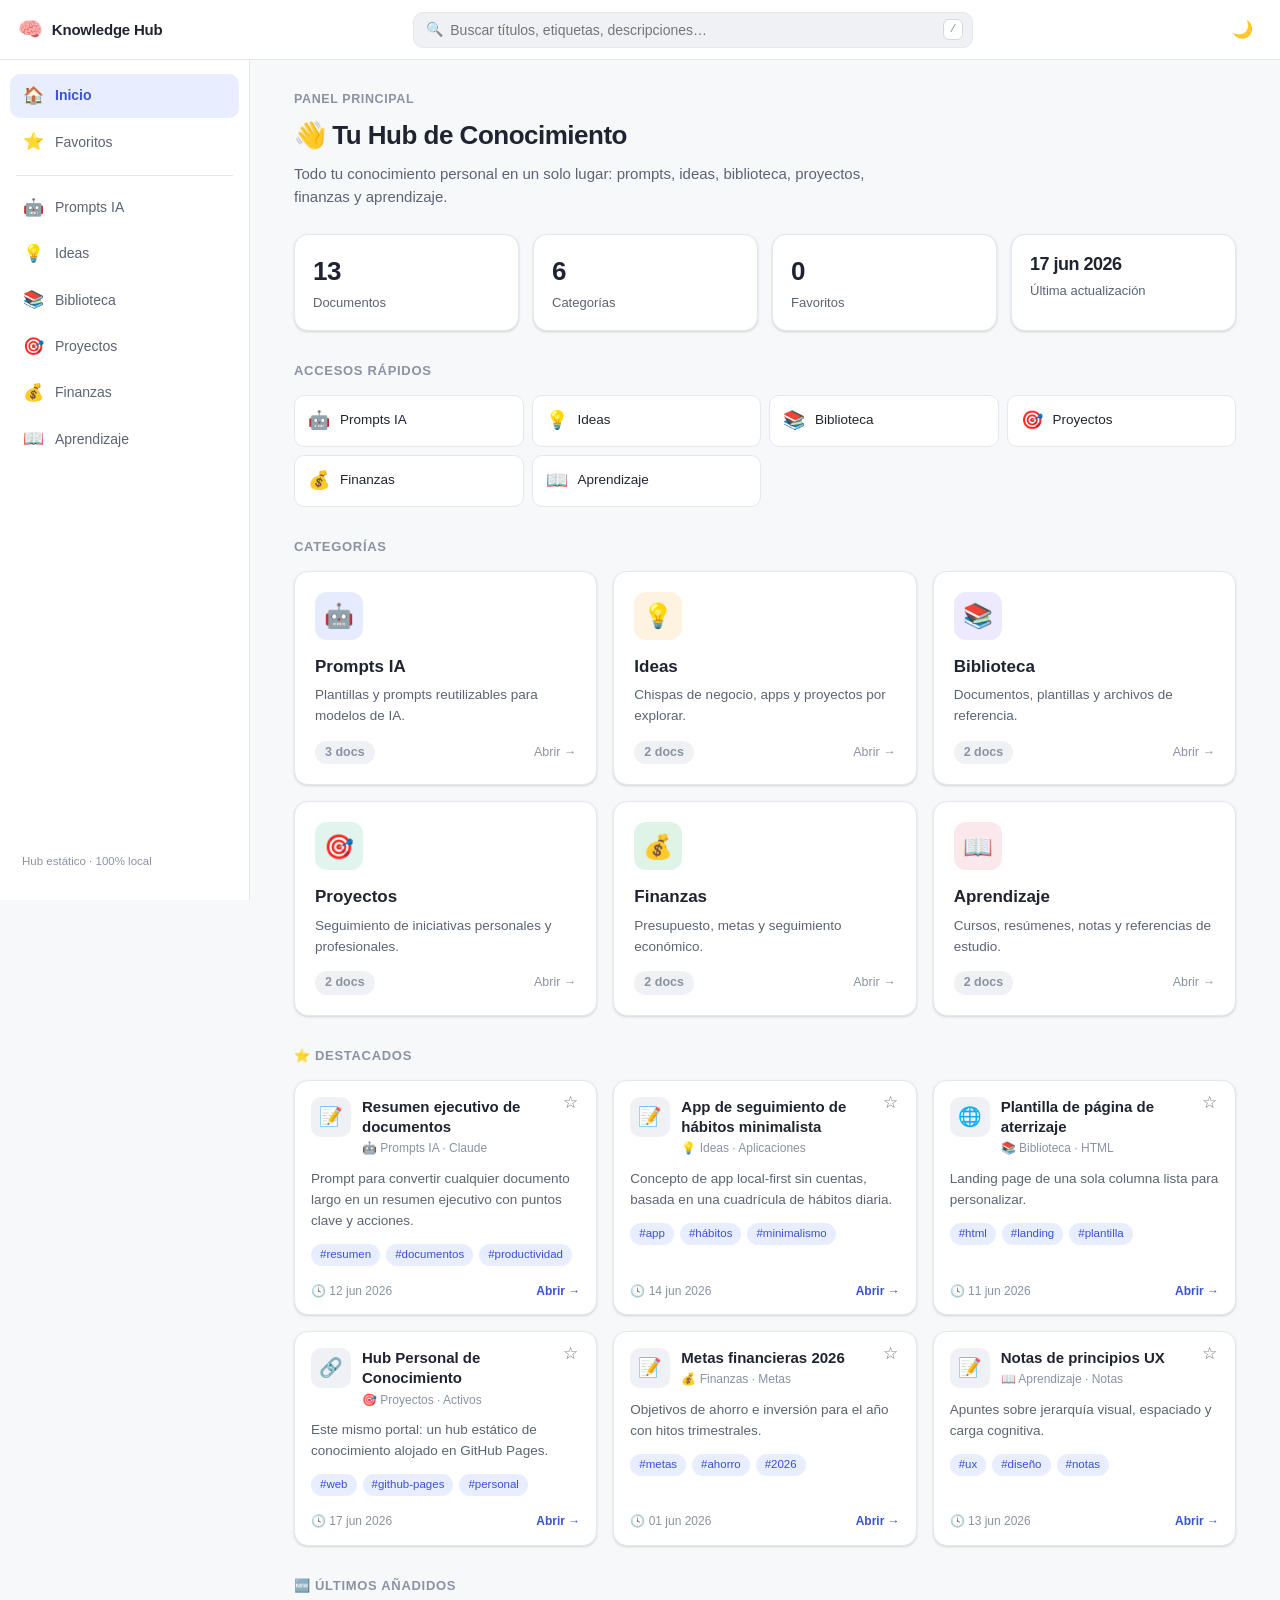
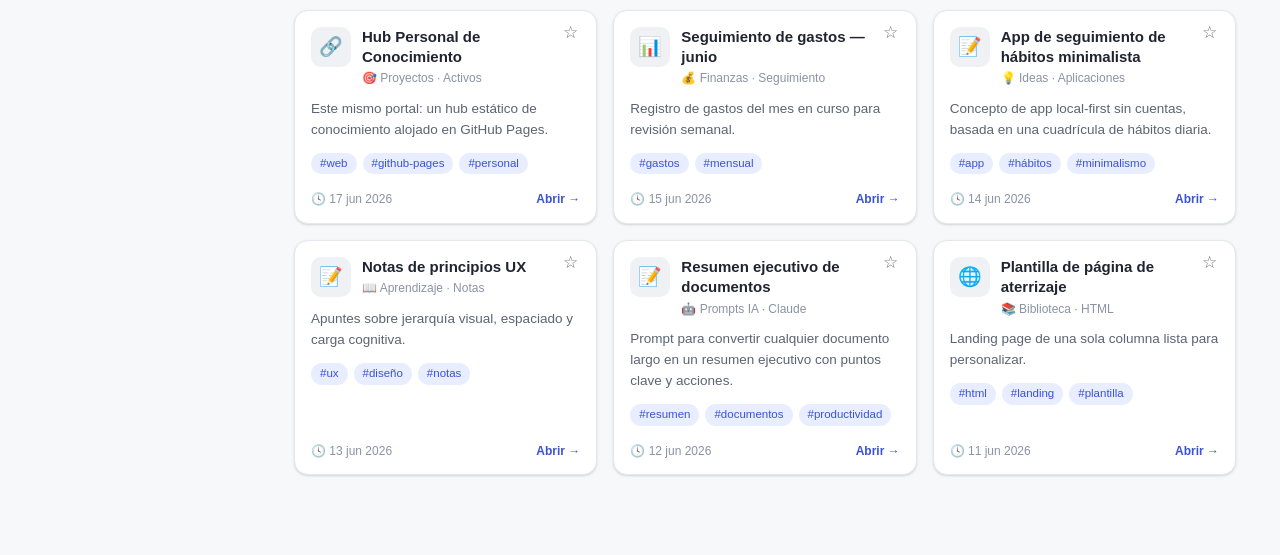
==== index.html @ eafa369a "Hub Personal de Conocimiento v1 — sitio estático para GitHub Pages Co-Authored-By: Claude Opus 4.8 <" ====
<!DOCTYPE html>
<html lang="es" data-theme="light">
<head>
  <meta charset="UTF-8" />
  <meta name="viewport" content="width=device-width, initial-scale=1.0" />
  <meta name="description" content="Hub Personal de Conocimiento — portal estático de prompts, ideas, biblioteca, proyectos, finanzas y aprendizaje." />
  <title>Hub Personal de Conocimiento</title>

  <!-- Favicon en emoji (SVG inline, sin archivos externos) -->
  <link rel="icon" href="data:image/svg+xml,<svg xmlns=%22http://www.w3.org/2000/svg%22 viewBox=%220 0 100 100%22><text y=%22.9em%22 font-size=%2290%22>🧠</text></svg>" />

  <link rel="stylesheet" href="assets/css/styles.css" />
</head>
<body>
  <!-- ===== Barra superior ===== -->
  <header class="topbar">
    <button class="icon-btn menu-toggle" id="menuToggle" aria-label="Abrir menú">☰</button>

    <a href="#/" class="brand" aria-label="Inicio">
      <span class="brand-logo">🧠</span>
      <span class="brand-name">Knowledge Hub</span>
    </a>

    <div class="search-wrap">
      <span class="search-ico" aria-hidden="true">🔍</span>
      <input
        type="search"
        id="globalSearch"
        class="search-input"
        placeholder="Buscar títulos, etiquetas, descripciones…"
        autocomplete="off"
        aria-label="Buscador global"
      />
      <kbd class="search-kbd">/</kbd>
    </div>

    <button class="icon-btn" id="themeToggle" aria-label="Cambiar tema">🌙</button>
  </header>

  <div class="layout">
    <!-- ===== Navegación lateral ===== -->
    <aside class="sidebar" id="sidebar">
      <nav class="nav" id="sideNav" aria-label="Navegación principal"></nav>
      <div class="sidebar-foot">
        <p>Hub estático · 100% local</p>
      </div>
    </aside>
    <div class="sidebar-backdrop" id="sidebarBackdrop"></div>

    <!-- ===== Contenido ===== -->
    <main class="content" id="app" tabindex="-1">
      <!-- Renderizado por JavaScript -->
    </main>
  </div>

  <!-- Datos primero (define window.HUB), luego la app -->
  <script src="assets/js/data.js"></script>
  <script src="assets/js/app.js"></script>
</body>
</html>
---- assets/css/styles.css ----
/* ============================================================
   Hub Personal de Conocimiento — Hoja de estilos
   Diseño: limpio, minimalista, inspirado en Notion / Obsidian.
   Temas claro/oscuro mediante variables CSS + [data-theme].
   ============================================================ */

/* ---------- Tokens de tema ---------- */
:root {
  --bg:            #f7f8fa;
  --bg-elev:       #ffffff;
  --bg-soft:       #f0f1f4;
  --text:          #1f2430;
  --text-soft:     #5b6472;
  --text-faint:    #8a93a3;
  --border:        #e4e7ec;
  --border-strong: #d4d9e0;
  --accent:        #4f6df5;
  --accent-soft:   #e8edff;
  --accent-text:   #3a52d6;
  --shadow:        0 1px 2px rgba(16,24,40,.06), 0 1px 3px rgba(16,24,40,.10);
  --shadow-lg:     0 8px 24px rgba(16,24,40,.12);
  --radius:        14px;
  --radius-sm:     10px;
  --maxw:          1180px;
  --header-h:      60px;
  --sidebar-w:     250px;
  --font: -apple-system, BlinkMacSystemFont, "Segoe UI", Roboto, Helvetica, Arial, sans-serif;
}

[data-theme="dark"] {
  --bg:            #0f1116;
  --bg-elev:       #171a21;
  --bg-soft:       #1f232c;
  --text:          #e6e9ef;
  --text-soft:     #a4adbd;
  --text-faint:    #6c7686;
  --border:        #272b34;
  --border-strong: #353a45;
  --accent:        #6f88ff;
  --accent-soft:   #1c2545;
  --accent-text:   #9db0ff;
  --shadow:        0 1px 2px rgba(0,0,0,.4);
  --shadow-lg:     0 10px 30px rgba(0,0,0,.55);
}

/* ---------- Base ---------- */
* { box-sizing: border-box; }
html, body { margin: 0; padding: 0; }
body {
  background: var(--bg);
  color: var(--text);
  font-family: var(--font);
  font-size: 15px;
  line-height: 1.55;
  -webkit-font-smoothing: antialiased;
}
a { color: inherit; text-decoration: none; }
::selection { background: var(--accent-soft); }

/* Scrollbar discreto */
* { scrollbar-width: thin; scrollbar-color: var(--border-strong) transparent; }
*::-webkit-scrollbar { width: 10px; height: 10px; }
*::-webkit-scrollbar-thumb { background: var(--border-strong); border-radius: 8px; border: 2px solid var(--bg); }

/* ---------- Barra superior ---------- */
.topbar {
  position: sticky; top: 0; z-index: 40;
  height: var(--header-h);
  display: flex; align-items: center; gap: 14px;
  padding: 0 18px;
  background: var(--bg-elev);
  border-bottom: 1px solid var(--border);
}
.brand { display: flex; align-items: center; gap: 9px; font-weight: 700; letter-spacing: -.2px; }
.brand-logo { font-size: 20px; }
.brand-name { font-size: 15px; }

.search-wrap {
  position: relative; flex: 1; max-width: 560px; margin: 0 auto;
  display: flex; align-items: center;
}
.search-ico { position: absolute; left: 13px; font-size: 14px; opacity: .7; pointer-events: none; }
.search-input {
  width: 100%;
  padding: 9px 38px 9px 36px;
  background: var(--bg-soft);
  border: 1px solid var(--border);
  border-radius: 10px;
  color: var(--text);
  font-size: 14px; font-family: inherit;
  outline: none; transition: border-color .15s, box-shadow .15s;
}
.search-input:focus { border-color: var(--accent); box-shadow: 0 0 0 3px var(--accent-soft); }
.search-kbd {
  position: absolute; right: 10px;
  font-size: 11px; color: var(--text-faint);
  border: 1px solid var(--border-strong); border-radius: 6px;
  padding: 1px 6px; background: var(--bg-elev);
}

.icon-btn {
  display: inline-flex; align-items: center; justify-content: center;
  width: 38px; height: 38px;
  background: transparent; border: 1px solid transparent; border-radius: 10px;
  font-size: 17px; cursor: pointer; color: var(--text);
  transition: background .15s, border-color .15s;
}
.icon-btn:hover { background: var(--bg-soft); border-color: var(--border); }
.menu-toggle { display: none; }

/* ---------- Layout ---------- */
.layout { display: flex; align-items: flex-start; }

.sidebar {
  position: sticky; top: var(--header-h);
  width: var(--sidebar-w); flex-shrink: 0;
  height: calc(100vh - var(--header-h));
  overflow-y: auto;
  background: var(--bg-elev);
  border-right: 1px solid var(--border);
  display: flex; flex-direction: column;
  padding: 14px 10px;
}
.nav { display: flex; flex-direction: column; gap: 2px; flex: 1; }
.nav-item {
  display: flex; align-items: center; gap: 11px;
  padding: 9px 12px; border-radius: var(--radius-sm);
  color: var(--text-soft); font-size: 14px; font-weight: 500;
  cursor: pointer; transition: background .12s, color .12s;
}
.nav-item:hover { background: var(--bg-soft); color: var(--text); }
.nav-item.active { background: var(--accent-soft); color: var(--accent-text); font-weight: 600; }
.nav-item .ico { font-size: 17px; width: 22px; text-align: center; }
.nav-sep { height: 1px; background: var(--border); margin: 8px 6px; }
.sidebar-foot { padding: 12px 12px 4px; color: var(--text-faint); font-size: 11.5px; }

.content {
  flex: 1; min-width: 0;
  padding: 30px clamp(18px, 4vw, 44px) 80px;
  max-width: var(--maxw); margin: 0 auto; width: 100%;
  outline: none;
}

/* ---------- Encabezados de página ---------- */
.page-head { margin-bottom: 26px; }
.page-eyebrow { color: var(--text-faint); font-size: 12.5px; font-weight: 600; text-transform: uppercase; letter-spacing: .6px; }
.page-title { font-size: 26px; font-weight: 750; letter-spacing: -.5px; margin: 6px 0 6px; display: flex; align-items: center; gap: 12px; }
.page-desc { color: var(--text-soft); max-width: 70ch; margin: 0; }

.section-title {
  font-size: 13px; font-weight: 700; text-transform: uppercase; letter-spacing: .7px;
  color: var(--text-faint); margin: 30px 0 14px;
}

/* ---------- Estadísticas ---------- */
.stats-grid {
  display: grid; gap: 14px;
  grid-template-columns: repeat(auto-fit, minmax(150px, 1fr));
  margin-bottom: 8px;
}
.stat {
  background: var(--bg-elev); border: 1px solid var(--border);
  border-radius: var(--radius); padding: 16px 18px; box-shadow: var(--shadow);
}
.stat-num { font-size: 26px; font-weight: 750; letter-spacing: -.5px; }
.stat-label { color: var(--text-soft); font-size: 13px; margin-top: 2px; }

/* ---------- Rejilla de tarjetas ---------- */
.cards-grid {
  display: grid; gap: 16px;
  grid-template-columns: repeat(auto-fill, minmax(260px, 1fr));
}

/* Tarjeta de categoría (dashboard) */
.cat-card {
  position: relative; display: block;
  background: var(--bg-elev); border: 1px solid var(--border);
  border-radius: var(--radius); padding: 20px; box-shadow: var(--shadow);
  transition: transform .14s, box-shadow .14s, border-color .14s; cursor: pointer;
}
.cat-card:hover { transform: translateY(-3px); box-shadow: var(--shadow-lg); border-color: var(--border-strong); }
.cat-icon {
  display: inline-flex; align-items: center; justify-content: center;
  width: 48px; height: 48px; border-radius: 12px; font-size: 24px; margin-bottom: 14px;
}
.cat-card h3 { margin: 0 0 5px; font-size: 17px; font-weight: 700; }
.cat-card p { margin: 0 0 14px; color: var(--text-soft); font-size: 13.5px; min-height: 38px; }
.cat-meta { display: flex; align-items: center; justify-content: space-between; font-size: 12.5px; color: var(--text-faint); }
.cat-count { background: var(--bg-soft); border-radius: 20px; padding: 2px 10px; font-weight: 600; }

/* Tarjeta de documento */
.doc-card {
  position: relative; display: flex; flex-direction: column;
  background: var(--bg-elev); border: 1px solid var(--border);
  border-radius: var(--radius); padding: 16px 16px 14px; box-shadow: var(--shadow);
  transition: transform .14s, box-shadow .14s, border-color .14s;
}
.doc-card:hover { transform: translateY(-2px); box-shadow: var(--shadow-lg); border-color: var(--border-strong); }
.doc-top { display: flex; align-items: flex-start; gap: 11px; }
.doc-type {
  flex-shrink: 0; width: 40px; height: 40px; border-radius: 10px;
  display: inline-flex; align-items: center; justify-content: center; font-size: 19px;
  background: var(--bg-soft);
}
.doc-head { flex: 1; min-width: 0; }
.doc-title { font-size: 15px; font-weight: 650; margin: 0; line-height: 1.35; }
.doc-cat { font-size: 12px; color: var(--text-faint); margin-top: 2px; }
.doc-desc { color: var(--text-soft); font-size: 13.5px; margin: 11px 0 12px; }
.doc-tags { display: flex; flex-wrap: wrap; gap: 6px; margin-bottom: 12px; }
.tag {
  font-size: 11.5px; font-weight: 500; color: var(--accent-text);
  background: var(--accent-soft); border-radius: 20px; padding: 2px 9px; cursor: pointer;
}
.tag:hover { filter: brightness(.97); }
.doc-foot {
  margin-top: auto; display: flex; align-items: center; justify-content: space-between;
  font-size: 12px; color: var(--text-faint); padding-top: 4px;
}
.doc-foot .open { color: var(--accent-text); font-weight: 600; }

/* Botón favorito */
.fav-btn {
  position: absolute; top: 12px; right: 12px;
  background: transparent; border: none; cursor: pointer;
  font-size: 17px; line-height: 1; opacity: .55; transition: opacity .12s, transform .12s;
}
.fav-btn:hover { opacity: 1; transform: scale(1.15); }
.fav-btn.on { opacity: 1; }

/* ---------- Chips de subcategoría / filtros ---------- */
.chips { display: flex; flex-wrap: wrap; gap: 8px; margin-bottom: 22px; }
.chip {
  font-size: 13px; font-weight: 500; color: var(--text-soft);
  background: var(--bg-elev); border: 1px solid var(--border);
  border-radius: 20px; padding: 6px 14px; cursor: pointer; transition: all .12s;
}
.chip:hover { border-color: var(--border-strong); color: var(--text); }
.chip.active { background: var(--accent); border-color: var(--accent); color: #fff; }

/* ---------- Estado vacío ---------- */
.empty {
  text-align: center; padding: 60px 20px; color: var(--text-faint);
}
.empty .big { font-size: 42px; margin-bottom: 10px; }
.empty p { margin: 4px 0; }

/* ---------- Migas / volver ---------- */
.back-link {
  display: inline-flex; align-items: center; gap: 6px; color: var(--text-soft);
  font-size: 13px; margin-bottom: 16px; cursor: pointer;
}
.back-link:hover { color: var(--text); }

/* ---------- Lista compacta (accesos rápidos) ---------- */
.quick-list { display: grid; gap: 8px; grid-template-columns: repeat(auto-fill, minmax(220px, 1fr)); }
.quick-item {
  display: flex; align-items: center; gap: 10px;
  background: var(--bg-elev); border: 1px solid var(--border);
  border-radius: var(--radius-sm); padding: 11px 13px; cursor: pointer; transition: all .12s;
}
.quick-item:hover { border-color: var(--border-strong); background: var(--bg-soft); }
.quick-item .ico { font-size: 18px; }
.quick-item .lbl { font-size: 13.5px; font-weight: 500; }

/* ---------- Responsive ---------- */
@media (max-width: 860px) {
  .menu-toggle { display: inline-flex; }
  .brand-name { display: none; }
  .search-kbd { display: none; }
  .sidebar {
    position: fixed; top: var(--header-h); left: 0; z-index: 35;
    height: calc(100vh - var(--header-h));
    transform: translateX(-100%); transition: transform .22s ease;
    box-shadow: var(--shadow-lg);
  }
  .sidebar.open { transform: translateX(0); }
  .sidebar-backdrop {
    display: none; position: fixed; inset: var(--header-h) 0 0 0; z-index: 34;
    background: rgba(0,0,0,.4);
  }
  .sidebar-backdrop.show { display: block; }
}
@media (max-width: 520px) {
  .search-input { font-size: 13px; padding-left: 34px; }
  .page-title { font-size: 22px; }
  .cards-grid { grid-template-columns: 1fr; }
}

/* Respeto a accesibilidad de movimiento */
@media (prefers-reduced-motion: reduce) {
  * { transition: none !important; }
}
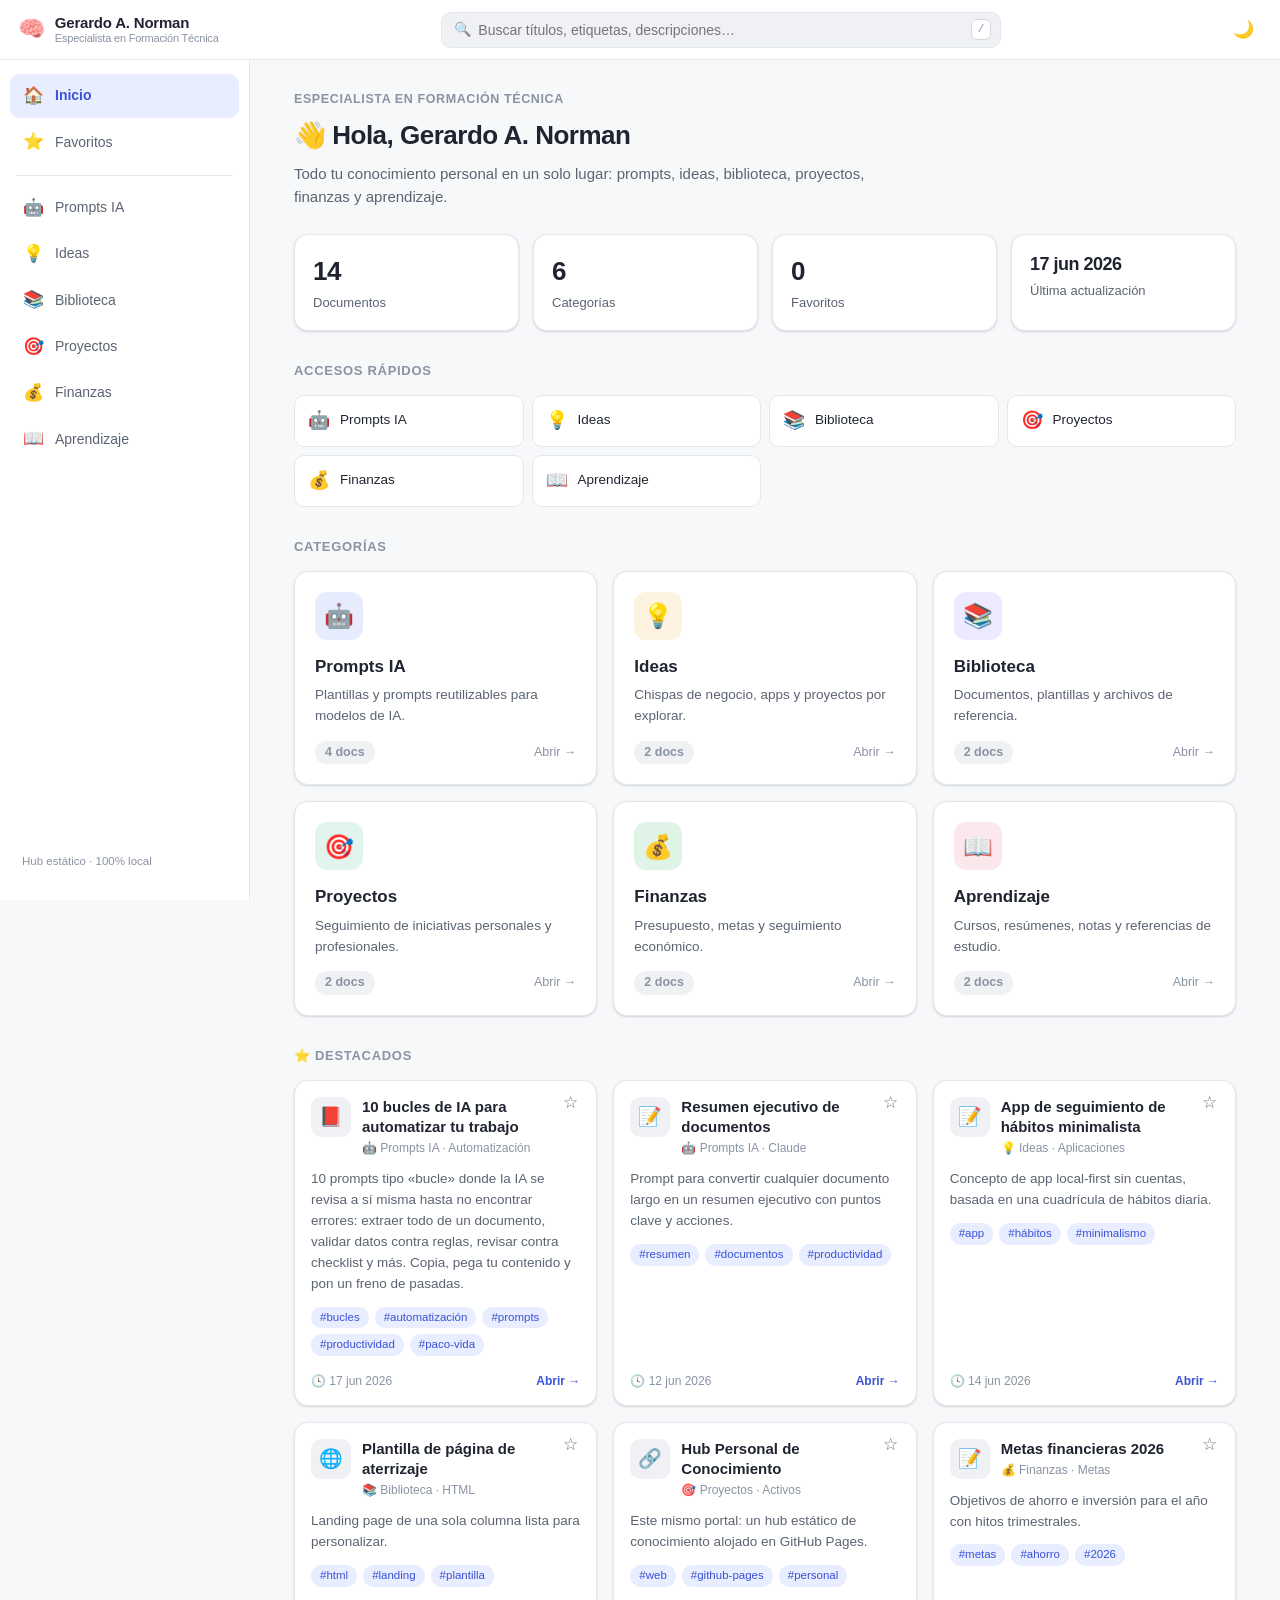
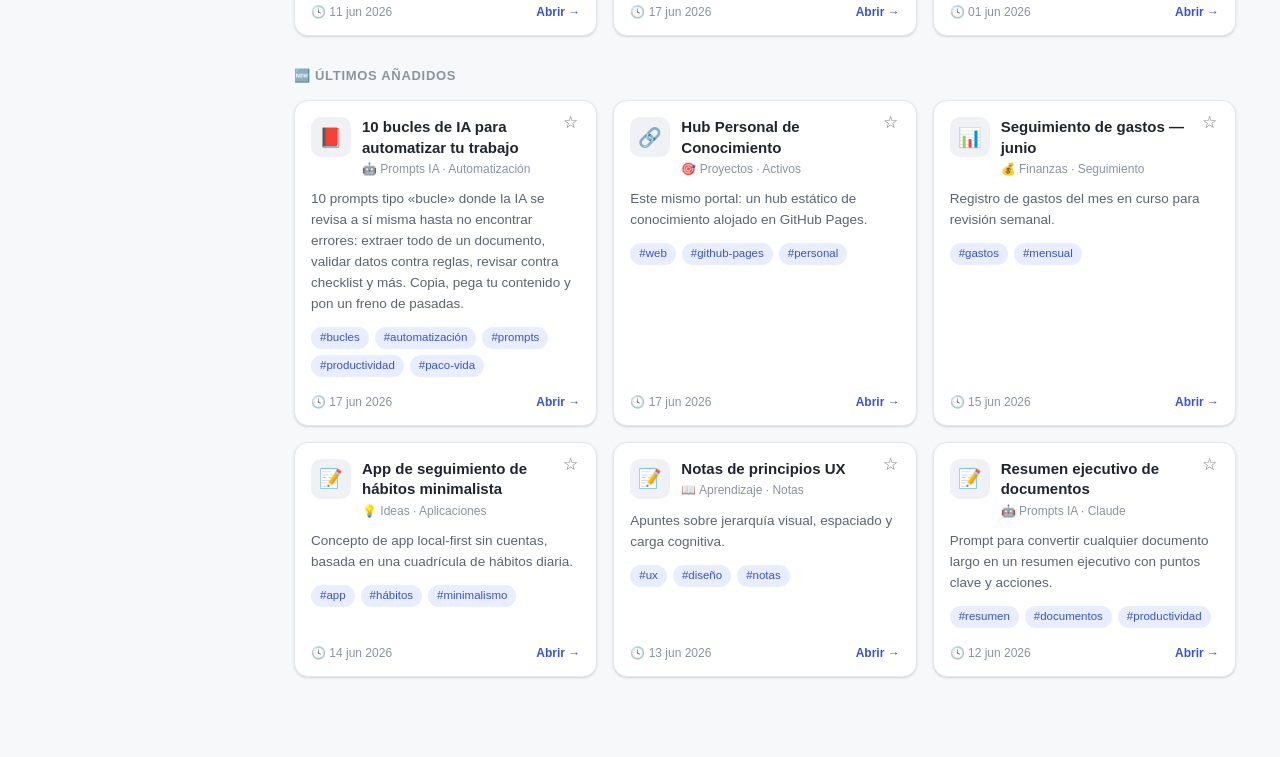
==== commit ff8edec6: "Personaliza cabecera (Gerardo A. Norman) y anade PDF '10 bucles de IA'" ====
--- a/index.html
+++ b/index.html
@@ -18,7 +18,10 @@
 
     <a href="#/" class="brand" aria-label="Inicio">
       <span class="brand-logo">🧠</span>
-      <span class="brand-name">Knowledge Hub</span>
+      <span class="brand-text">
+        <span class="brand-name" id="brandName">Knowledge Hub</span>
+        <span class="brand-role" id="brandRole"></span>
+      </span>
     </a>
 
     <div class="search-wrap">
--- a/assets/css/styles.css
+++ b/assets/css/styles.css
@@ -71,9 +71,11 @@
   background: var(--bg-elev);
   border-bottom: 1px solid var(--border);
 }
-.brand { display: flex; align-items: center; gap: 9px; font-weight: 700; letter-spacing: -.2px; }
-.brand-logo { font-size: 20px; }
+.brand { display: flex; align-items: center; gap: 10px; font-weight: 700; letter-spacing: -.2px; }
+.brand-logo { font-size: 22px; }
+.brand-text { display: flex; flex-direction: column; line-height: 1.1; }
 .brand-name { font-size: 15px; }
+.brand-role { font-size: 11px; font-weight: 500; color: var(--text-faint); }
 
 .search-wrap {
   position: relative; flex: 1; max-width: 560px; margin: 0 auto;
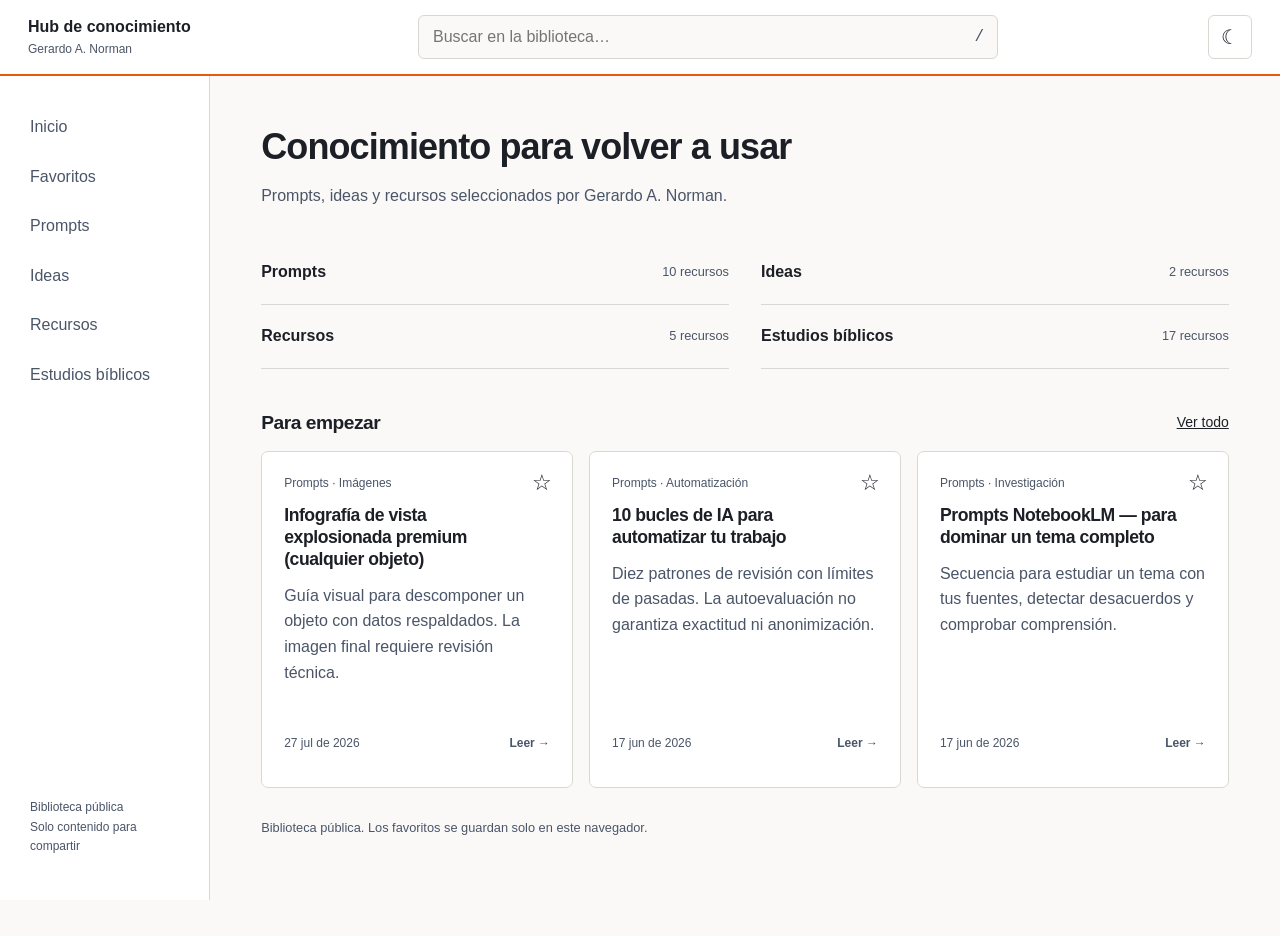
==== commit d4e6ac06: "Simplifica el hub e incorpora preparacion de liderazgo para entrevista" ====
--- a/index.html
+++ b/index.html
@@ -1,63 +1,6 @@
-<!DOCTYPE html>
-<html lang="es" data-theme="light">
-<head>
-  <meta charset="UTF-8" />
-  <meta name="viewport" content="width=device-width, initial-scale=1.0" />
-  <meta name="description" content="Hub Personal de Conocimiento — portal estático de prompts, ideas, biblioteca, proyectos, finanzas y aprendizaje." />
-  <title>Hub Personal de Conocimiento</title>
-
-  <!-- Favicon en emoji (SVG inline, sin archivos externos) -->
-  <link rel="icon" href="data:image/svg+xml,<svg xmlns=%22http://www.w3.org/2000/svg%22 viewBox=%220 0 100 100%22><text y=%22.9em%22 font-size=%2290%22>🧠</text></svg>" />
-
-  <link rel="stylesheet" href="assets/css/styles.css" />
-</head>
-<body>
-  <!-- ===== Barra superior ===== -->
-  <header class="topbar">
-    <button class="icon-btn menu-toggle" id="menuToggle" aria-label="Abrir menú">☰</button>
-
-    <a href="#/" class="brand" aria-label="Inicio">
-      <span class="brand-logo">🧠</span>
-      <span class="brand-text">
-        <span class="brand-name" id="brandName">Knowledge Hub</span>
-        <span class="brand-role" id="brandRole"></span>
-      </span>
-    </a>
-
-    <div class="search-wrap">
-      <span class="search-ico" aria-hidden="true">🔍</span>
-      <input
-        type="search"
-        id="globalSearch"
-        class="search-input"
-        placeholder="Buscar títulos, etiquetas, descripciones…"
-        autocomplete="off"
-        aria-label="Buscador global"
-      />
-      <kbd class="search-kbd">/</kbd>
-    </div>
-
-    <button class="icon-btn" id="themeToggle" aria-label="Cambiar tema">🌙</button>
-  </header>
-
-  <div class="layout">
-    <!-- ===== Navegación lateral ===== -->
-    <aside class="sidebar" id="sidebar">
-      <nav class="nav" id="sideNav" aria-label="Navegación principal"></nav>
-      <div class="sidebar-foot">
-        <p>Hub estático · 100% local</p>
-      </div>
-    </aside>
-    <div class="sidebar-backdrop" id="sidebarBackdrop"></div>
-
-    <!-- ===== Contenido ===== -->
-    <main class="content" id="app" tabindex="-1">
-      <!-- Renderizado por JavaScript -->
-    </main>
-  </div>
-
-  <!-- Datos primero (define window.HUB), luego la app -->
-  <script src="assets/js/data.js"></script>
-  <script src="assets/js/app.js"></script>
-</body>
-</html>
+<!doctype html>
+<html lang="es-DO" data-theme="light"><head><meta charset="utf-8"><meta name="viewport" content="width=device-width,initial-scale=1"><meta name="description" content="Biblioteca pública de Gerardo A. Norman: prompts, ideas, recursos y estudios bíblicos."><title>Hub de conocimiento · Gerardo A. Norman</title><link rel="stylesheet" href="assets/css/styles.css"></head>
+<body><a class="skip-link" href="#app">Saltar al contenido</a>
+<header class="topbar"><button class="icon-btn menu-toggle" id="menuToggle" aria-label="Abrir menú" aria-controls="sidebar" aria-expanded="false">☰</button><a href="#/" class="brand" aria-label="Inicio del hub"><span id="brandName">Hub de conocimiento</span><small id="brandRole">Gerardo A. Norman</small></a><div class="search-wrap"><input type="search" id="globalSearch" placeholder="Buscar en la biblioteca…" aria-label="Buscar en la biblioteca" autocomplete="off"><kbd aria-hidden="true">/</kbd></div><button class="icon-btn" id="themeToggle" aria-label="Usar tema oscuro">☾</button></header>
+<div class="layout"><aside class="sidebar" id="sidebar"><nav id="sideNav" aria-label="Navegación principal"></nav><p class="sidebar-foot">Biblioteca pública<br>Solo contenido para compartir</p></aside><div id="sidebarBackdrop" class="sidebar-backdrop"></div><main id="app" class="content" tabindex="-1"></main></div>
+<p id="status" class="sr-only" role="status" aria-live="polite"></p><noscript>Activa JavaScript para consultar el catálogo.</noscript><script src="assets/js/data.js"></script><script src="assets/js/content.js"></script><script src="assets/js/app.js"></script></body></html>
--- a/assets/css/styles.css
+++ b/assets/css/styles.css
@@ -1,294 +1,8 @@
-/* ============================================================
-   Hub Personal de Conocimiento — Hoja de estilos
-   Diseño: limpio, minimalista, inspirado en Notion / Obsidian.
-   Temas claro/oscuro mediante variables CSS + [data-theme].
-   ============================================================ */
-
-/* ---------- Tokens de tema ---------- */
-:root {
-  --bg:            #f7f8fa;
-  --bg-elev:       #ffffff;
-  --bg-soft:       #f0f1f4;
-  --text:          #1f2430;
-  --text-soft:     #5b6472;
-  --text-faint:    #8a93a3;
-  --border:        #e4e7ec;
-  --border-strong: #d4d9e0;
-  --accent:        #4f6df5;
-  --accent-soft:   #e8edff;
-  --accent-text:   #3a52d6;
-  --shadow:        0 1px 2px rgba(16,24,40,.06), 0 1px 3px rgba(16,24,40,.10);
-  --shadow-lg:     0 8px 24px rgba(16,24,40,.12);
-  --radius:        14px;
-  --radius-sm:     10px;
-  --maxw:          1180px;
-  --header-h:      60px;
-  --sidebar-w:     250px;
-  --font: -apple-system, BlinkMacSystemFont, "Segoe UI", Roboto, Helvetica, Arial, sans-serif;
-}
-
-[data-theme="dark"] {
-  --bg:            #0f1116;
-  --bg-elev:       #171a21;
-  --bg-soft:       #1f232c;
-  --text:          #e6e9ef;
-  --text-soft:     #a4adbd;
-  --text-faint:    #6c7686;
-  --border:        #272b34;
-  --border-strong: #353a45;
-  --accent:        #6f88ff;
-  --accent-soft:   #1c2545;
-  --accent-text:   #9db0ff;
-  --shadow:        0 1px 2px rgba(0,0,0,.4);
-  --shadow-lg:     0 10px 30px rgba(0,0,0,.55);
-}
-
-/* ---------- Base ---------- */
-* { box-sizing: border-box; }
-html, body { margin: 0; padding: 0; }
-body {
-  background: var(--bg);
-  color: var(--text);
-  font-family: var(--font);
-  font-size: 15px;
-  line-height: 1.55;
-  -webkit-font-smoothing: antialiased;
-}
-a { color: inherit; text-decoration: none; }
-::selection { background: var(--accent-soft); }
-
-/* Scrollbar discreto */
-* { scrollbar-width: thin; scrollbar-color: var(--border-strong) transparent; }
-*::-webkit-scrollbar { width: 10px; height: 10px; }
-*::-webkit-scrollbar-thumb { background: var(--border-strong); border-radius: 8px; border: 2px solid var(--bg); }
-
-/* ---------- Barra superior ---------- */
-.topbar {
-  position: sticky; top: 0; z-index: 40;
-  height: var(--header-h);
-  display: flex; align-items: center; gap: 14px;
-  padding: 0 18px;
-  background: var(--bg-elev);
-  border-bottom: 1px solid var(--border);
-}
-.brand { display: flex; align-items: center; gap: 10px; font-weight: 700; letter-spacing: -.2px; }
-.brand-logo { font-size: 22px; }
-.brand-text { display: flex; flex-direction: column; line-height: 1.1; }
-.brand-name { font-size: 15px; }
-.brand-role { font-size: 11px; font-weight: 500; color: var(--text-faint); }
-
-.search-wrap {
-  position: relative; flex: 1; max-width: 560px; margin: 0 auto;
-  display: flex; align-items: center;
-}
-.search-ico { position: absolute; left: 13px; font-size: 14px; opacity: .7; pointer-events: none; }
-.search-input {
-  width: 100%;
-  padding: 9px 38px 9px 36px;
-  background: var(--bg-soft);
-  border: 1px solid var(--border);
-  border-radius: 10px;
-  color: var(--text);
-  font-size: 14px; font-family: inherit;
-  outline: none; transition: border-color .15s, box-shadow .15s;
-}
-.search-input:focus { border-color: var(--accent); box-shadow: 0 0 0 3px var(--accent-soft); }
-.search-kbd {
-  position: absolute; right: 10px;
-  font-size: 11px; color: var(--text-faint);
-  border: 1px solid var(--border-strong); border-radius: 6px;
-  padding: 1px 6px; background: var(--bg-elev);
-}
-
-.icon-btn {
-  display: inline-flex; align-items: center; justify-content: center;
-  width: 38px; height: 38px;
-  background: transparent; border: 1px solid transparent; border-radius: 10px;
-  font-size: 17px; cursor: pointer; color: var(--text);
-  transition: background .15s, border-color .15s;
-}
-.icon-btn:hover { background: var(--bg-soft); border-color: var(--border); }
-.menu-toggle { display: none; }
-
-/* ---------- Layout ---------- */
-.layout { display: flex; align-items: flex-start; }
-
-.sidebar {
-  position: sticky; top: var(--header-h);
-  width: var(--sidebar-w); flex-shrink: 0;
-  height: calc(100vh - var(--header-h));
-  overflow-y: auto;
-  background: var(--bg-elev);
-  border-right: 1px solid var(--border);
-  display: flex; flex-direction: column;
-  padding: 14px 10px;
-}
-.nav { display: flex; flex-direction: column; gap: 2px; flex: 1; }
-.nav-item {
-  display: flex; align-items: center; gap: 11px;
-  padding: 9px 12px; border-radius: var(--radius-sm);
-  color: var(--text-soft); font-size: 14px; font-weight: 500;
-  cursor: pointer; transition: background .12s, color .12s;
-}
-.nav-item:hover { background: var(--bg-soft); color: var(--text); }
-.nav-item.active { background: var(--accent-soft); color: var(--accent-text); font-weight: 600; }
-.nav-item .ico { font-size: 17px; width: 22px; text-align: center; }
-.nav-sep { height: 1px; background: var(--border); margin: 8px 6px; }
-.sidebar-foot { padding: 12px 12px 4px; color: var(--text-faint); font-size: 11.5px; }
-
-.content {
-  flex: 1; min-width: 0;
-  padding: 30px clamp(18px, 4vw, 44px) 80px;
-  max-width: var(--maxw); margin: 0 auto; width: 100%;
-  outline: none;
-}
-
-/* ---------- Encabezados de página ---------- */
-.page-head { margin-bottom: 26px; }
-.page-eyebrow { color: var(--text-faint); font-size: 12.5px; font-weight: 600; text-transform: uppercase; letter-spacing: .6px; }
-.page-title { font-size: 26px; font-weight: 750; letter-spacing: -.5px; margin: 6px 0 6px; display: flex; align-items: center; gap: 12px; }
-.page-desc { color: var(--text-soft); max-width: 70ch; margin: 0; }
-
-.section-title {
-  font-size: 13px; font-weight: 700; text-transform: uppercase; letter-spacing: .7px;
-  color: var(--text-faint); margin: 30px 0 14px;
-}
-
-/* ---------- Estadísticas ---------- */
-.stats-grid {
-  display: grid; gap: 14px;
-  grid-template-columns: repeat(auto-fit, minmax(150px, 1fr));
-  margin-bottom: 8px;
-}
-.stat {
-  background: var(--bg-elev); border: 1px solid var(--border);
-  border-radius: var(--radius); padding: 16px 18px; box-shadow: var(--shadow);
-}
-.stat-num { font-size: 26px; font-weight: 750; letter-spacing: -.5px; }
-.stat-label { color: var(--text-soft); font-size: 13px; margin-top: 2px; }
-
-/* ---------- Rejilla de tarjetas ---------- */
-.cards-grid {
-  display: grid; gap: 16px;
-  grid-template-columns: repeat(auto-fill, minmax(260px, 1fr));
-}
-
-/* Tarjeta de categoría (dashboard) */
-.cat-card {
-  position: relative; display: block;
-  background: var(--bg-elev); border: 1px solid var(--border);
-  border-radius: var(--radius); padding: 20px; box-shadow: var(--shadow);
-  transition: transform .14s, box-shadow .14s, border-color .14s; cursor: pointer;
-}
-.cat-card:hover { transform: translateY(-3px); box-shadow: var(--shadow-lg); border-color: var(--border-strong); }
-.cat-icon {
-  display: inline-flex; align-items: center; justify-content: center;
-  width: 48px; height: 48px; border-radius: 12px; font-size: 24px; margin-bottom: 14px;
-}
-.cat-card h3 { margin: 0 0 5px; font-size: 17px; font-weight: 700; }
-.cat-card p { margin: 0 0 14px; color: var(--text-soft); font-size: 13.5px; min-height: 38px; }
-.cat-meta { display: flex; align-items: center; justify-content: space-between; font-size: 12.5px; color: var(--text-faint); }
-.cat-count { background: var(--bg-soft); border-radius: 20px; padding: 2px 10px; font-weight: 600; }
-
-/* Tarjeta de documento */
-.doc-card {
-  position: relative; display: flex; flex-direction: column;
-  background: var(--bg-elev); border: 1px solid var(--border);
-  border-radius: var(--radius); padding: 16px 16px 14px; box-shadow: var(--shadow);
-  transition: transform .14s, box-shadow .14s, border-color .14s;
-}
-.doc-card:hover { transform: translateY(-2px); box-shadow: var(--shadow-lg); border-color: var(--border-strong); }
-.doc-top { display: flex; align-items: flex-start; gap: 11px; }
-.doc-type {
-  flex-shrink: 0; width: 40px; height: 40px; border-radius: 10px;
-  display: inline-flex; align-items: center; justify-content: center; font-size: 19px;
-  background: var(--bg-soft);
-}
-.doc-head { flex: 1; min-width: 0; }
-.doc-title { font-size: 15px; font-weight: 650; margin: 0; line-height: 1.35; }
-.doc-cat { font-size: 12px; color: var(--text-faint); margin-top: 2px; }
-.doc-desc { color: var(--text-soft); font-size: 13.5px; margin: 11px 0 12px; }
-.doc-tags { display: flex; flex-wrap: wrap; gap: 6px; margin-bottom: 12px; }
-.tag {
-  font-size: 11.5px; font-weight: 500; color: var(--accent-text);
-  background: var(--accent-soft); border-radius: 20px; padding: 2px 9px; cursor: pointer;
-}
-.tag:hover { filter: brightness(.97); }
-.doc-foot {
-  margin-top: auto; display: flex; align-items: center; justify-content: space-between;
-  font-size: 12px; color: var(--text-faint); padding-top: 4px;
-}
-.doc-foot .open { color: var(--accent-text); font-weight: 600; }
-
-/* Botón favorito */
-.fav-btn {
-  position: absolute; top: 12px; right: 12px;
-  background: transparent; border: none; cursor: pointer;
-  font-size: 17px; line-height: 1; opacity: .55; transition: opacity .12s, transform .12s;
-}
-.fav-btn:hover { opacity: 1; transform: scale(1.15); }
-.fav-btn.on { opacity: 1; }
-
-/* ---------- Chips de subcategoría / filtros ---------- */
-.chips { display: flex; flex-wrap: wrap; gap: 8px; margin-bottom: 22px; }
-.chip {
-  font-size: 13px; font-weight: 500; color: var(--text-soft);
-  background: var(--bg-elev); border: 1px solid var(--border);
-  border-radius: 20px; padding: 6px 14px; cursor: pointer; transition: all .12s;
-}
-.chip:hover { border-color: var(--border-strong); color: var(--text); }
-.chip.active { background: var(--accent); border-color: var(--accent); color: #fff; }
-
-/* ---------- Estado vacío ---------- */
-.empty {
-  text-align: center; padding: 60px 20px; color: var(--text-faint);
-}
-.empty .big { font-size: 42px; margin-bottom: 10px; }
-.empty p { margin: 4px 0; }
-
-/* ---------- Migas / volver ---------- */
-.back-link {
-  display: inline-flex; align-items: center; gap: 6px; color: var(--text-soft);
-  font-size: 13px; margin-bottom: 16px; cursor: pointer;
-}
-.back-link:hover { color: var(--text); }
-
-/* ---------- Lista compacta (accesos rápidos) ---------- */
-.quick-list { display: grid; gap: 8px; grid-template-columns: repeat(auto-fill, minmax(220px, 1fr)); }
-.quick-item {
-  display: flex; align-items: center; gap: 10px;
-  background: var(--bg-elev); border: 1px solid var(--border);
-  border-radius: var(--radius-sm); padding: 11px 13px; cursor: pointer; transition: all .12s;
-}
-.quick-item:hover { border-color: var(--border-strong); background: var(--bg-soft); }
-.quick-item .ico { font-size: 18px; }
-.quick-item .lbl { font-size: 13.5px; font-weight: 500; }
-
-/* ---------- Responsive ---------- */
-@media (max-width: 860px) {
-  .menu-toggle { display: inline-flex; }
-  .brand-name { display: none; }
-  .search-kbd { display: none; }
-  .sidebar {
-    position: fixed; top: var(--header-h); left: 0; z-index: 35;
-    height: calc(100vh - var(--header-h));
-    transform: translateX(-100%); transition: transform .22s ease;
-    box-shadow: var(--shadow-lg);
-  }
-  .sidebar.open { transform: translateX(0); }
-  .sidebar-backdrop {
-    display: none; position: fixed; inset: var(--header-h) 0 0 0; z-index: 34;
-    background: rgba(0,0,0,.4);
-  }
-  .sidebar-backdrop.show { display: block; }
-}
-@media (max-width: 520px) {
-  .search-input { font-size: 13px; padding-left: 34px; }
-  .page-title { font-size: 22px; }
-  .cards-grid { grid-template-columns: 1fr; }
-}
-
-/* Respeto a accesibilidad de movimiento */
-@media (prefers-reduced-motion: reduce) {
-  * { transition: none !important; }
-}
+/* GAN: grafito, acero, piedra; naranja como acento estructural. */
+:root{color-scheme:light;--bg:#faf9f7;--surface:#fff;--soft:#f1e9dd;--text:#1c1f26;--muted:#4a5568;--line:#d9d7d2;--accent:#e8590c;--header:76px;--sidebar:210px;font-family:"IBM Plex Sans","Segoe UI",sans-serif;font-size:16px}
+[data-theme=dark]{color-scheme:dark;--bg:#17191e;--surface:#1c1f26;--soft:#292d35;--text:#f4f1eb;--muted:#bac2ce;--line:#454b56}
+*{box-sizing:border-box}body{margin:0;background:var(--bg);color:var(--text);line-height:1.6}a{color:inherit;text-decoration:none}button,input{font:inherit}button{cursor:pointer;color:inherit}a:hover{text-decoration:underline;text-underline-offset:4px}a:focus-visible,button:focus-visible,input:focus-visible{outline:3px solid var(--accent);outline-offset:3px}h1,h2,h3{font-family:"Barlow Semi Condensed","Arial Narrow","Segoe UI",sans-serif;line-height:1.25;letter-spacing:-.025em}h1{font-size:clamp(1.75rem,3vw,2.25rem);margin:0 0 14px}h2{font-size:1.2rem}p{margin:0 0 16px}.topbar{position:sticky;top:0;z-index:30;min-height:var(--header);display:flex;align-items:center;gap:22px;padding:12px 28px;background:var(--surface);border-bottom:2px solid var(--accent)}.brand{display:flex;flex-direction:column;min-width:180px;font-weight:650;line-height:1.3}.brand small{font-size:.75rem;font-weight:400;color:var(--muted);margin-top:4px}.search-wrap{position:relative;max-width:580px;flex:1;margin:auto}.search-wrap input{width:100%;height:44px;padding:8px 38px 8px 14px;border:1px solid var(--line);border-radius:6px;background:var(--bg);color:var(--text)}.search-wrap kbd{position:absolute;right:14px;top:10px;color:var(--muted)}.icon-btn{width:44px;height:44px;flex-shrink:0;border:1px solid var(--line);border-radius:6px;background:var(--surface);font-size:1.25rem}.menu-toggle{display:none}.layout{display:flex}.sidebar{position:sticky;top:var(--header);width:var(--sidebar);flex-shrink:0;height:calc(100dvh - var(--header));padding:28px 18px;border-right:1px solid var(--line);display:flex;flex-direction:column;background:var(--surface)}#sideNav{display:flex;flex-direction:column;gap:4px}.nav-item{display:block;padding:10px 12px;border-radius:4px;color:var(--muted);min-height:44px}.nav-item.active{background:var(--soft);color:var(--text);font-weight:650;box-shadow:inset 3px 0 var(--accent)}.sidebar-foot{margin-top:auto;padding:28px 12px 0;font-size:.75rem;color:var(--muted)}.content{flex:1;min-width:0;width:100%;max-width:1120px;padding:48px clamp(20px,4vw,54px) 80px;margin:0 auto;outline:none}.page-head{max-width:740px;margin-bottom:32px}.page-head p{color:var(--muted);margin:0}.collections{display:grid;grid-template-columns:repeat(2,minmax(0,1fr));gap:0 32px;margin:12px 0 42px}.collections a{display:flex;align-items:center;justify-content:space-between;gap:16px;padding:18px 0;border-bottom:1px solid var(--line);min-height:64px}.collections span{font-size:.8rem;color:var(--muted);white-space:nowrap}.section-heading{display:flex;align-items:center;justify-content:space-between;margin:0 0 16px}.section-heading h2{margin:0}.section-heading a{font-size:.875rem;text-decoration:underline}.cards-grid{display:grid;grid-template-columns:repeat(auto-fill,minmax(min(265px,100%),1fr));gap:16px}.doc-card{position:relative;display:flex;flex-direction:column;min-width:0;padding:22px;background:var(--surface);border:1px solid var(--line);border-radius:7px}.doc-meta{font-size:.75rem;color:var(--muted);padding-right:32px;margin:0 0 12px}.doc-title{font-size:1.1rem;margin:0 0 12px;padding-right:20px;overflow-wrap:anywhere}.doc-desc{font-size:1rem;color:var(--muted);margin:0 0 20px}.doc-foot{margin-top:auto;display:flex;justify-content:space-between;align-items:center;gap:12px;padding-top:16px;font-size:.75rem;color:var(--muted)}.doc-foot a{font-weight:600;min-height:44px;display:inline-flex;align-items:center}.fav-btn{position:absolute;top:10px;right:8px;width:44px;height:44px;border:0;background:transparent;font-size:1.35rem}.quiet-note{font-size:.8rem;color:var(--muted);margin-top:30px}.chips{display:flex;flex-wrap:wrap;gap:8px;margin-bottom:22px}.chip{display:flex;align-items:center;min-height:44px;padding:7px 14px;border:1px solid var(--line);border-radius:5px;font-size:.875rem}.chip.active{background:var(--text);color:var(--surface);border-color:var(--text)}.back-link{display:inline-flex;align-items:center;min-height:44px;margin-bottom:18px;color:var(--muted);font-size:.875rem}.result-count{font-size:.8rem;color:var(--muted)}.empty{padding:28px 0;color:var(--muted)}.review-label{font-size:.75rem;color:var(--muted);border-left:2px solid var(--accent);padding-left:8px;margin:0 0 10px}.reader-actions{display:flex;align-items:center;flex-wrap:wrap;gap:12px;margin-bottom:20px}.reader-actions button:not(.fav-btn),.reader-actions a,.copy-code{border:1px solid var(--line);background:var(--surface);border-radius:5px;padding:10px 14px;font-size:.875rem;min-height:44px}.reader-actions .fav-btn{position:static}.notice{padding:12px 16px;background:var(--soft);border-left:3px solid var(--accent);font-size:.875rem}.reader{max-width:76ch;overflow-wrap:anywhere}.reader h2,.reader h3,.reader h4{margin:32px 0 16px}.reader a{text-decoration:underline}.reader p{margin:12px 0}.reader ul,.reader ol{padding-left:26px}.reader li{margin:6px 0}.reader blockquote{margin:20px 0;padding:10px 18px;border-left:3px solid var(--accent);background:var(--soft)}.reader pre{white-space:pre-wrap;overflow-wrap:anywhere;margin:0;padding:18px;font:.9rem/1.7 "IBM Plex Mono",Consolas,monospace}.code-block{border:1px solid var(--line);background:var(--surface);border-radius:6px;margin:20px 0;overflow:hidden}.copy-code{display:block;margin:10px 10px 0 auto}.table-wrap{overflow:auto;margin:20px 0}.reader table{border-collapse:collapse;width:100%;font-size:.9rem}.reader th,.reader td{text-align:left;vertical-align:top;border:1px solid var(--line);padding:10px}.reader th{background:var(--soft)}.reader hr{border:0;border-top:1px solid var(--line);margin:30px 0}.sidebar-backdrop{display:none}.sr-only{position:absolute;width:1px;height:1px;overflow:hidden;clip:rect(0,0,0,0);white-space:nowrap}.skip-link{position:fixed;left:12px;top:-100px;z-index:100;background:var(--surface);padding:12px}.skip-link:focus{top:8px}
+@media(max-width:860px){.topbar{gap:12px;padding:12px 16px}.menu-toggle{display:block}.brand{min-width:0;font-size:.875rem}.brand small{display:none}.sidebar{position:fixed;left:0;top:var(--header);z-index:25;transform:translateX(-100%);visibility:hidden}.sidebar.open{transform:none;visibility:visible}.sidebar-backdrop.show{display:block;position:fixed;inset:var(--header) 0 0;background:#0006;z-index:24}.content{padding-top:32px}}
+@media(max-width:560px){:root{--header:124px}.topbar{flex-wrap:wrap;gap:10px}.brand{flex:1}.search-wrap{order:4;flex-basis:100%;max-width:none}.search-wrap kbd{display:none}.topbar>.icon-btn{width:40px}.collections{grid-template-columns:1fr;margin-bottom:30px}.content{padding:26px 20px 60px}.cards-grid{grid-template-columns:1fr}.reader-actions{gap:8px}}
+@media(prefers-reduced-motion:reduce){*{scroll-behavior:auto!important}}
+.sidebar{overflow-y:auto}.content{scroll-margin-top:calc(var(--header) + 16px)}
